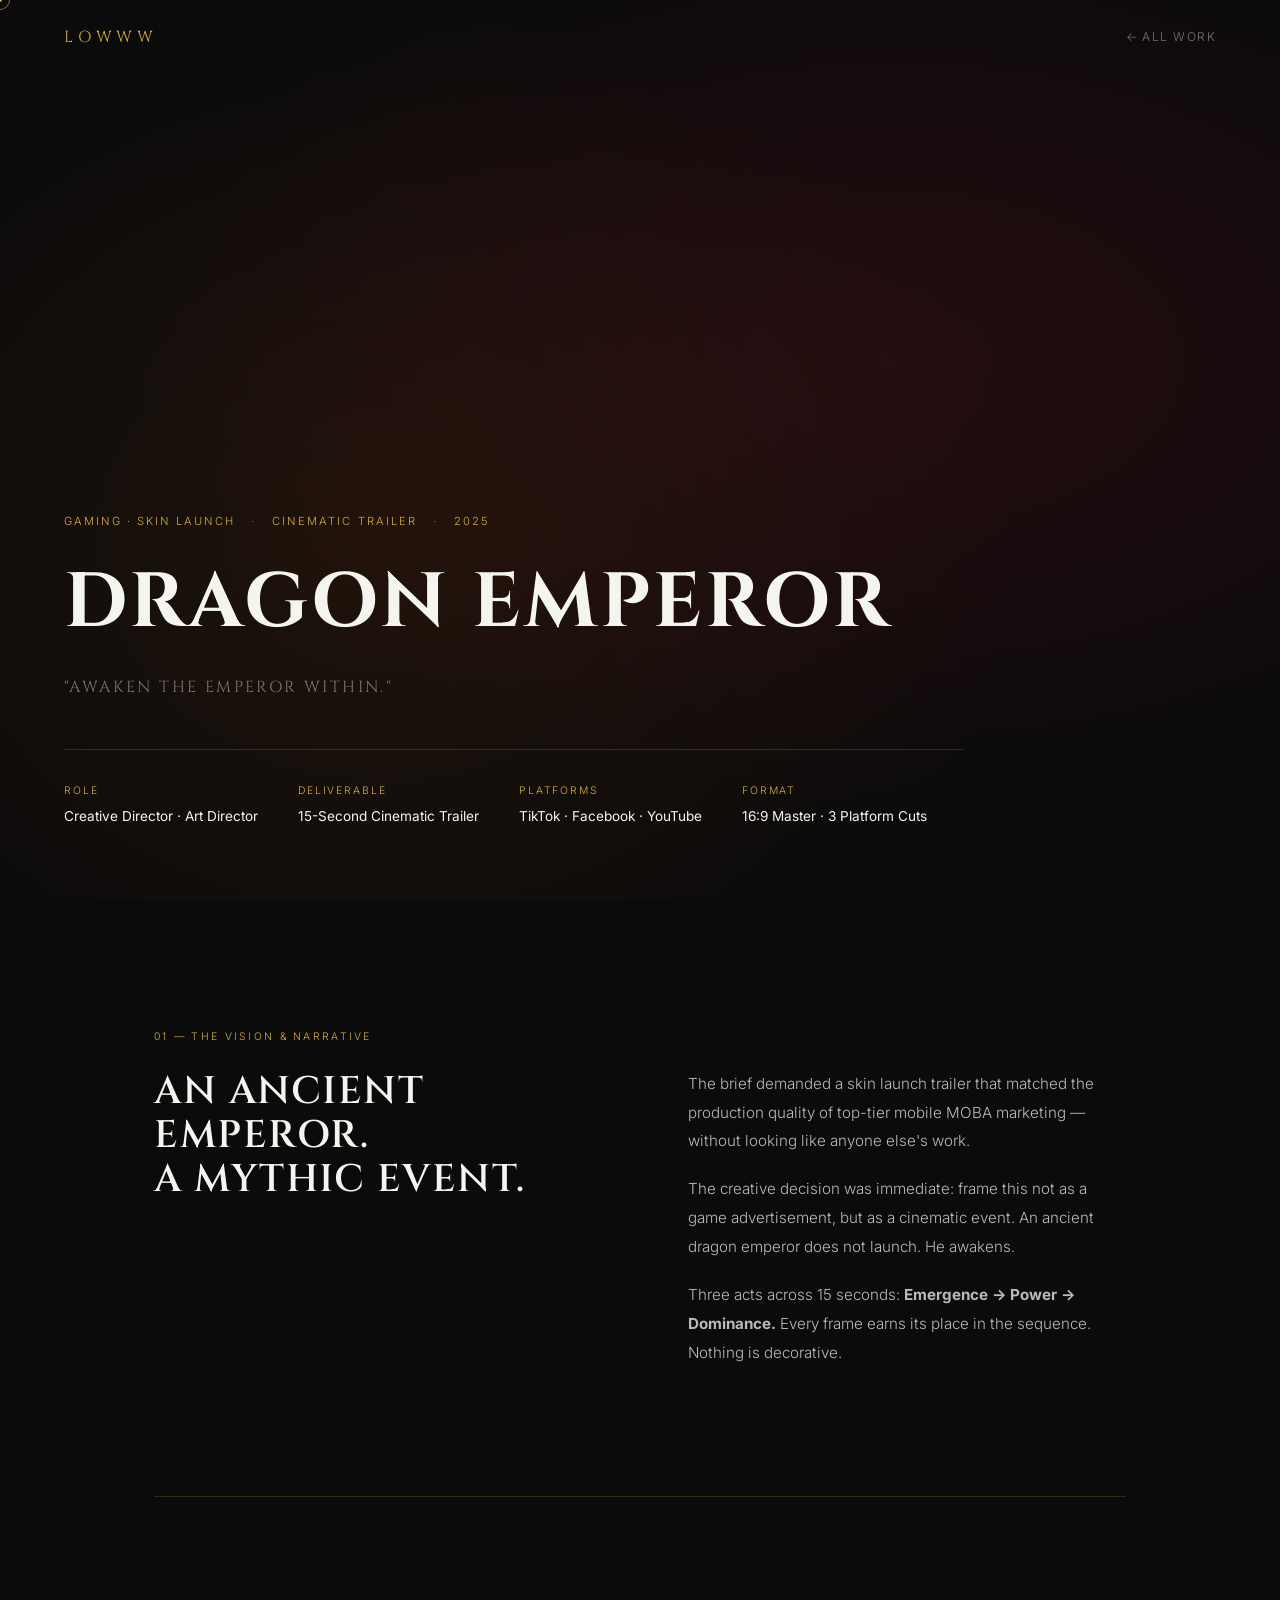
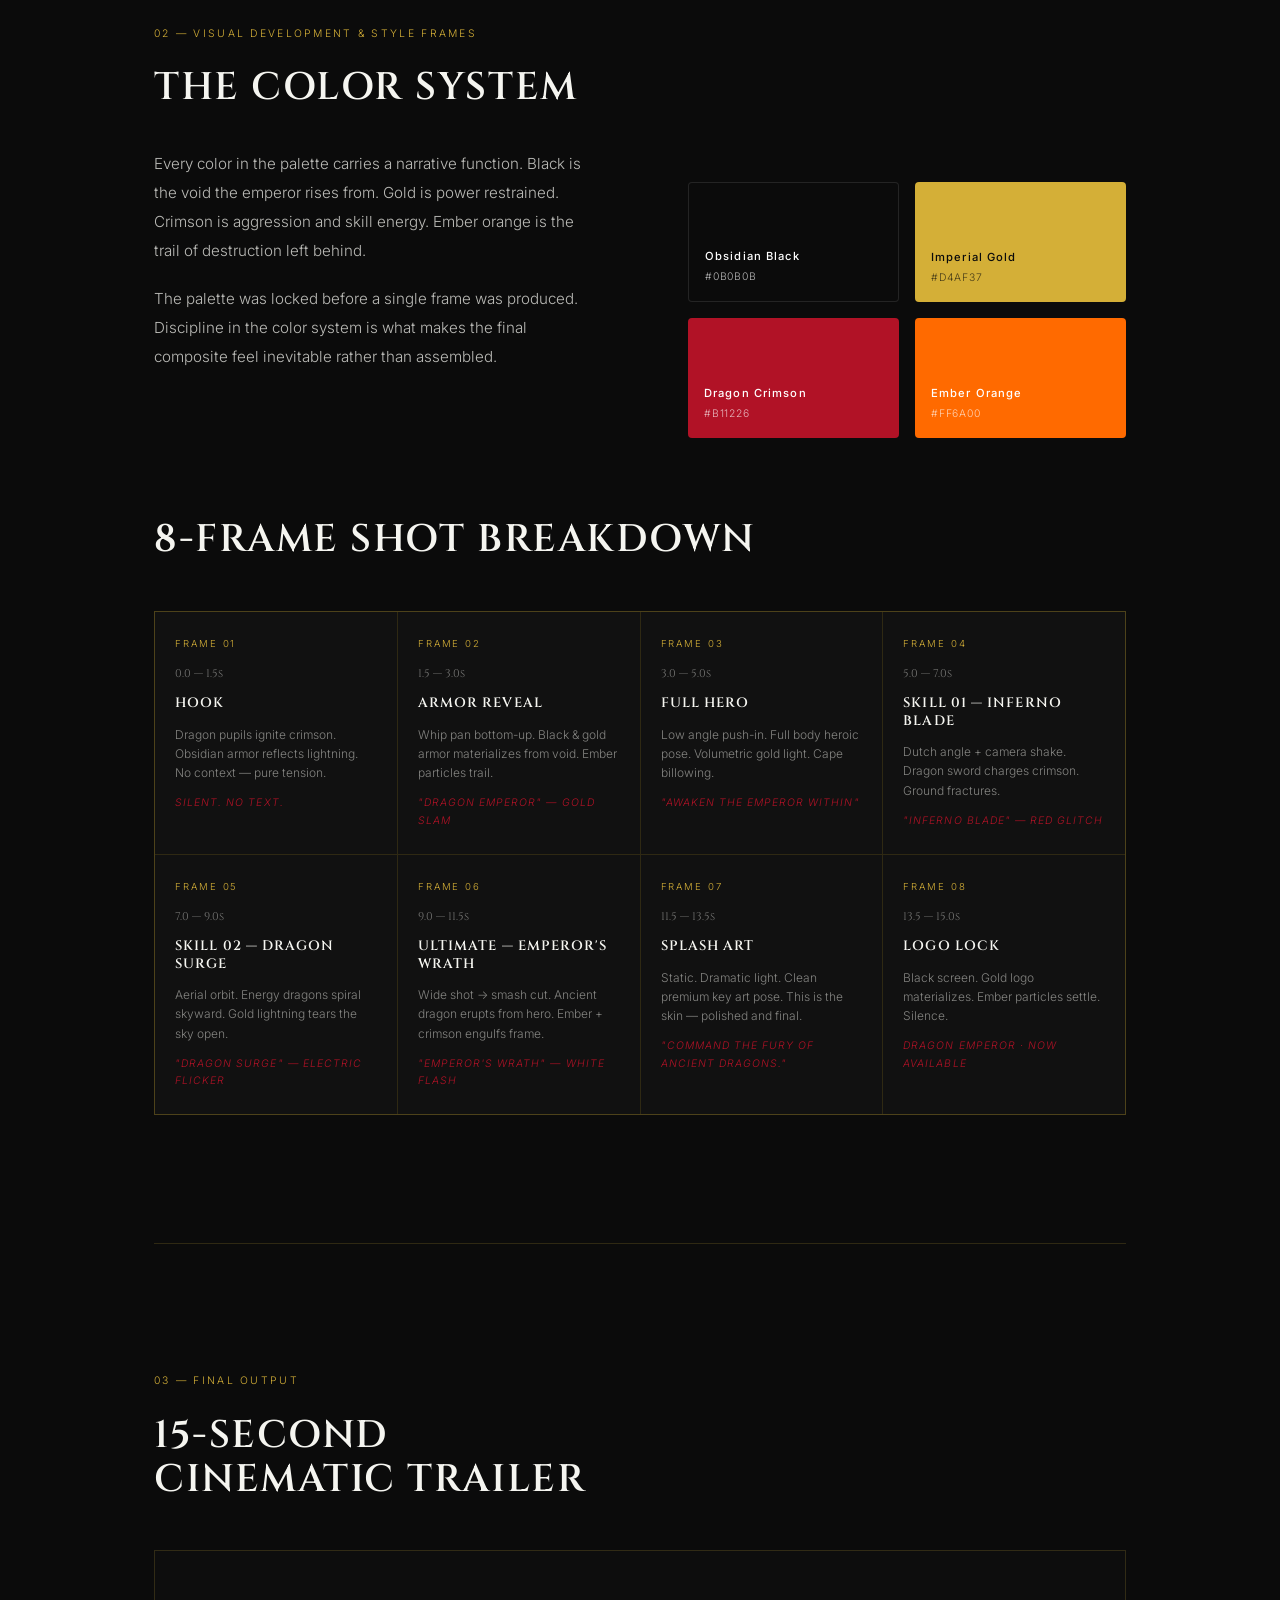
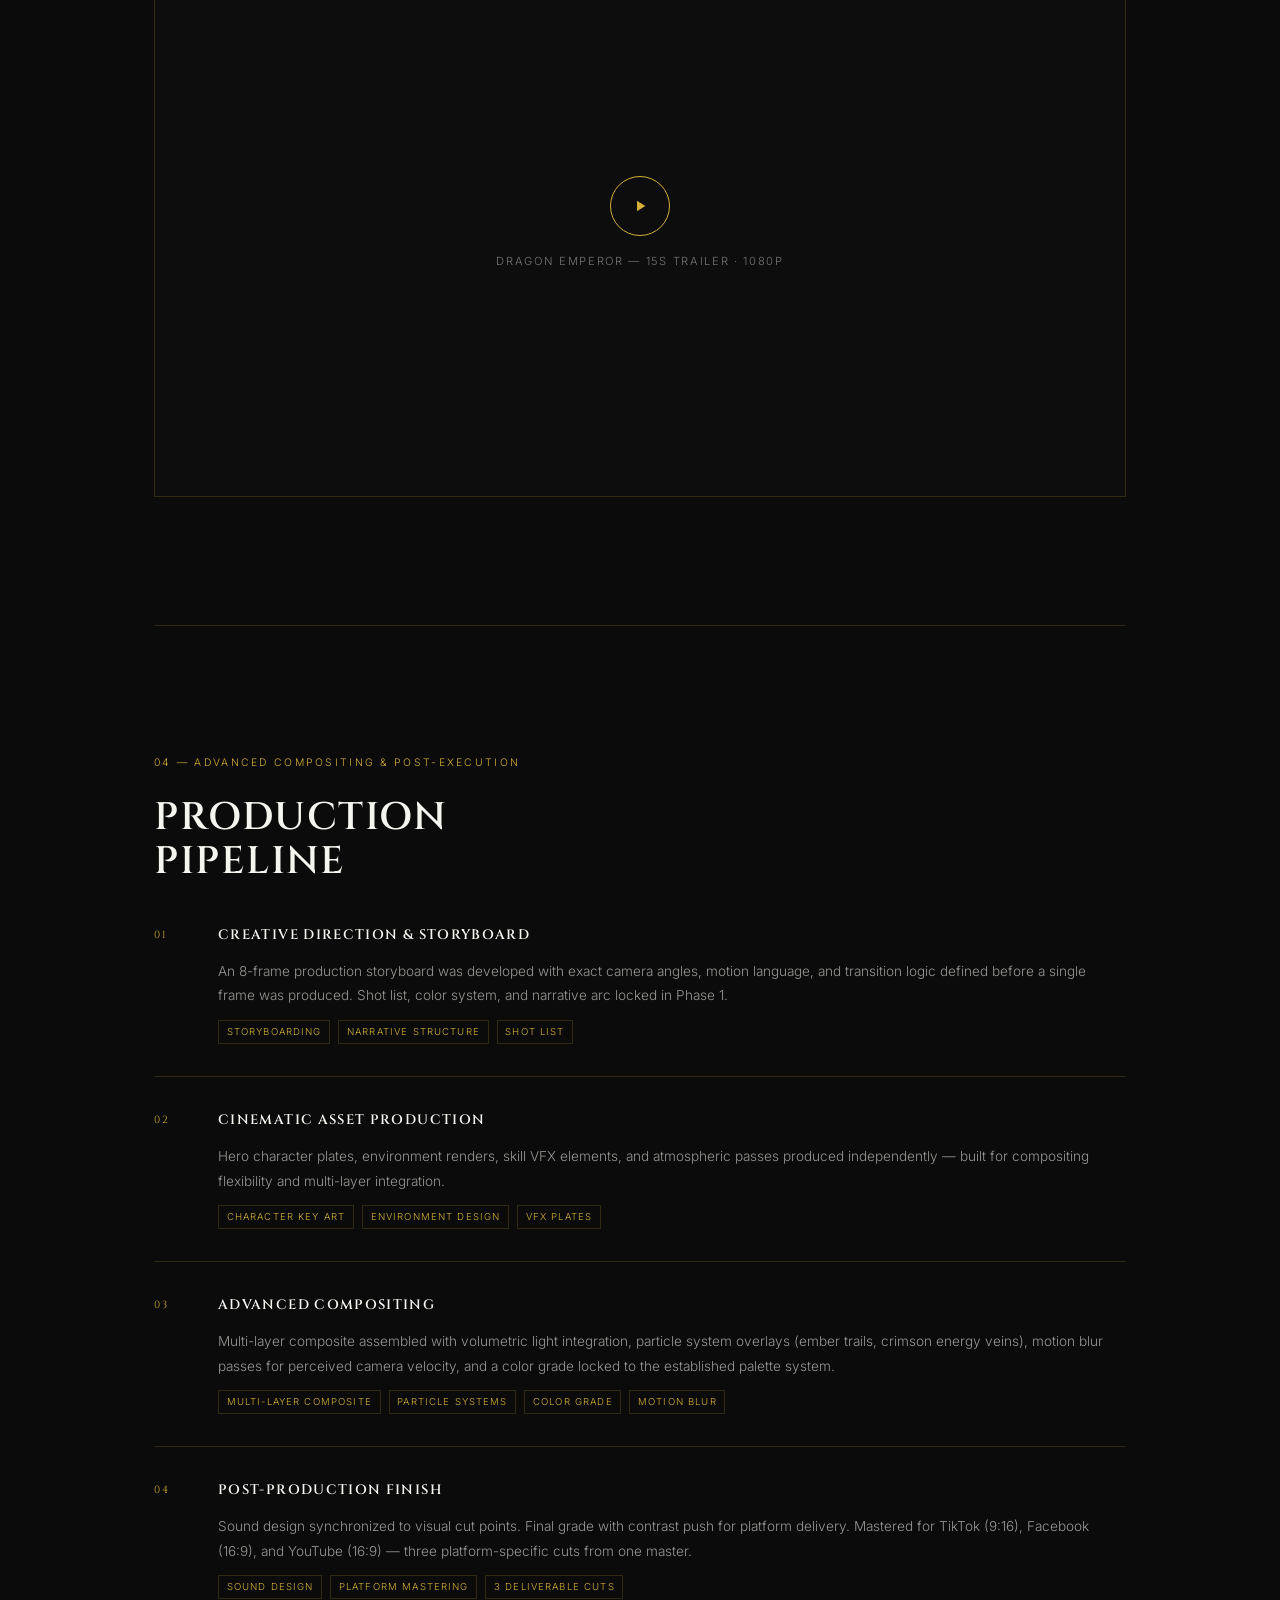
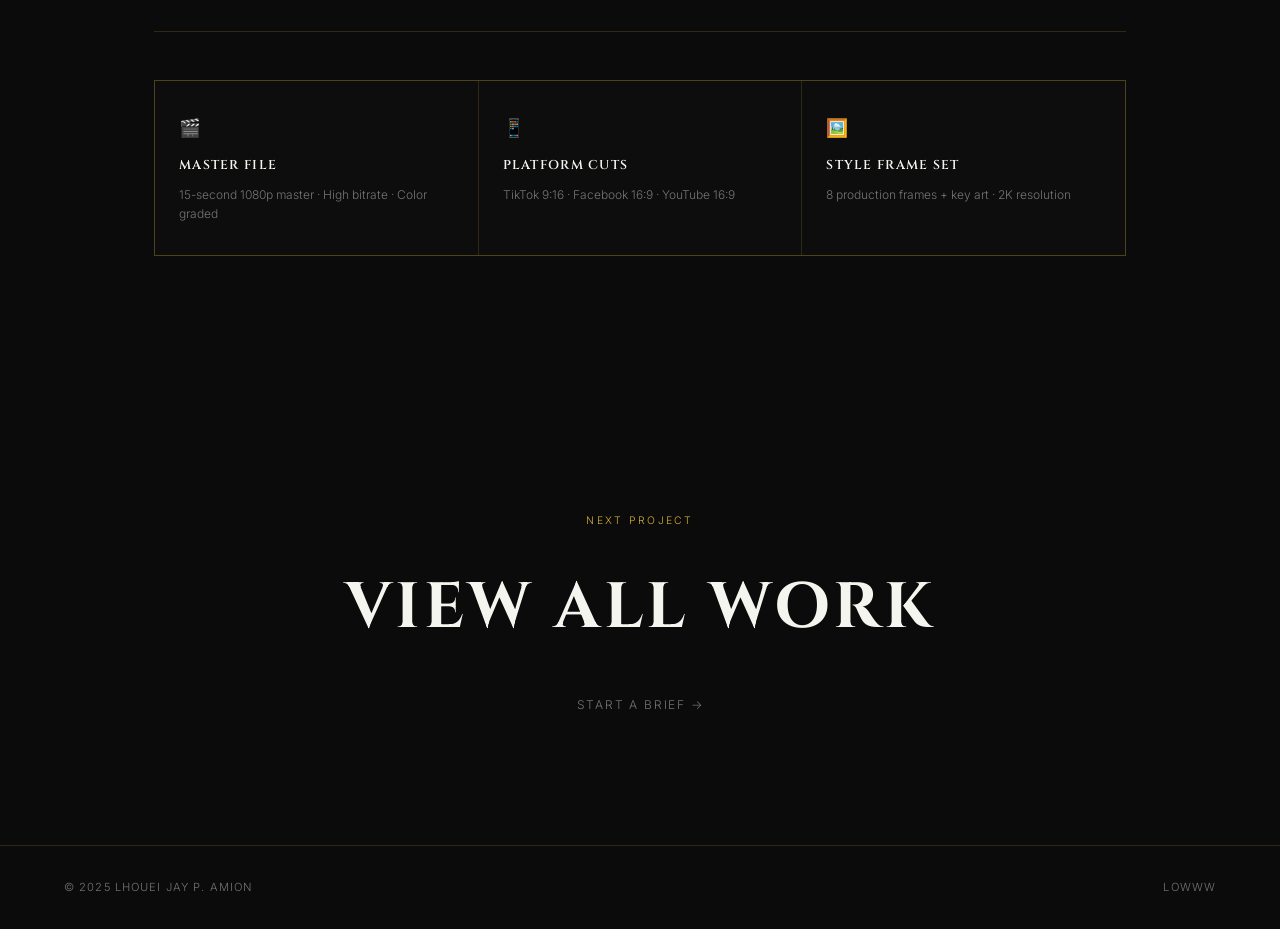
==== dragon-emperor.html @ d2486ad7 "Add files via upload" ====
<!DOCTYPE html>
<html lang="en">
<head>
  <meta charset="UTF-8" />
  <meta name="viewport" content="width=device-width, initial-scale=1.0" />
  <title>Dragon Emperor — Case Study · LOWWW</title>
  <meta name="description" content="Dragon Emperor Mythic Skin Launch — A 15-second cinematic trailer. Creative Direction, Cinematic Asset Production, Post-Production VFX." />
  <link rel="preconnect" href="https://fonts.googleapis.com" />
  <link rel="preconnect" href="https://fonts.gstatic.com" crossorigin />
  <link href="https://fonts.googleapis.com/css2?family=Cinzel:wght@400;600;700;900&family=Inter:wght@300;400;500&display=swap" rel="stylesheet" />
  <!-- Drop in your existing CSS first, then this page's styles -->
  <link rel="stylesheet" href="motion-interactions.css" />
  <style>
    /* ── TOKENS ─────────────────────────────── */
    :root {
      --black:   #0B0B0B;
      --gold:    #D4AF37;
      --crimson: #B11226;
      --ember:   #FF6A00;
      --white:   #F5F5F0;
      --muted:   rgba(245,245,240,0.45);
      --border:  rgba(212,175,55,0.18);
      --font-display: 'Cinzel', serif;
      --font-body:    'Inter', sans-serif;
    }

    /* ── RESET ──────────────────────────────── */
    *, *::before, *::after { box-sizing: border-box; margin: 0; padding: 0; }
    html { scroll-behavior: smooth; }
    body {
      background: var(--black);
      color: var(--white);
      font-family: var(--font-body);
      font-weight: 300;
      line-height: 1.7;
      overflow-x: hidden;
    }
    img, video { max-width: 100%; display: block; }
    a { color: inherit; text-decoration: none; }

    /* ── NAV ────────────────────────────────── */
    nav {
      position: fixed; top: 0; left: 0; right: 0; z-index: 100;
      display: flex; justify-content: space-between; align-items: center;
      padding: 1.5rem 5vw;
    }
    .nav-logo {
      font-family: var(--font-display);
      font-size: 1rem;
      letter-spacing: 0.3em;
      text-transform: uppercase;
      color: var(--gold);
    }
    .nav-back {
      font-size: 0.75rem;
      letter-spacing: 0.12em;
      text-transform: uppercase;
      color: var(--muted);
      transition: color 0.3s;
    }
    .nav-back:hover { color: var(--white); }

    /* ── HERO ───────────────────────────────── */
    .case-hero {
      min-height: 100vh;
      display: flex; flex-direction: column; justify-content: flex-end;
      padding: 0 5vw 8vh;
      position: relative;
      overflow: hidden;
    }

    .case-hero-bg {
      position: absolute; inset: 0;
      background:
        radial-gradient(ellipse 60% 50% at 70% 40%, rgba(177,18,38,0.15), transparent),
        radial-gradient(ellipse 50% 60% at 30% 60%, rgba(255,106,0,0.08), transparent),
        linear-gradient(180deg, rgba(11,11,11,0) 40%, rgba(11,11,11,1) 100%);
      z-index: 0;
    }

    /* Hero video/image placeholder */
    .case-hero-media {
      position: absolute; inset: 0; z-index: -1;
      object-fit: cover; width: 100%; height: 100%;
      opacity: 0.35;
      /* Replace src with your actual trailer video or key art */
    }

    .case-hero-content {
      position: relative; z-index: 1;
      max-width: 900px;
    }

    .case-eyebrow {
      display: flex; align-items: center; gap: 1rem;
      margin-bottom: 2rem;
      font-size: 0.7rem;
      letter-spacing: 0.18em;
      text-transform: uppercase;
      color: var(--gold);
    }
    .case-eyebrow span { color: var(--muted); }

    .case-hero h1 {
      font-family: var(--font-display);
      font-size: clamp(2.8rem, 6vw, 5.5rem);
      font-weight: 700;
      line-height: 1.05;
      letter-spacing: 0.04em;
      text-transform: uppercase;
      margin-bottom: 0.4em;
    }

    .case-hero h1 em {
      font-style: normal;
      color: var(--gold);
    }

    .case-tagline {
      font-family: var(--font-display);
      font-size: clamp(0.85rem, 1.5vw, 1rem);
      font-weight: 400;
      letter-spacing: 0.15em;
      text-transform: uppercase;
      color: var(--muted);
      margin-bottom: 3rem;
    }

    .case-meta {
      display: flex; flex-wrap: wrap; gap: 2.5rem;
      border-top: 1px solid var(--border);
      padding-top: 2rem;
    }
    .case-meta-item { display: flex; flex-direction: column; gap: 0.3em; }
    .case-meta-label {
      font-size: 0.65rem;
      letter-spacing: 0.18em;
      text-transform: uppercase;
      color: var(--gold);
    }
    .case-meta-value {
      font-size: 0.85rem;
      color: var(--white);
      font-weight: 400;
    }

    /* ── CONTENT WRAPPER ─────────────────────── */
    .case-content {
      max-width: 1100px;
      margin: 0 auto;
      padding: 0 5vw;
    }

    /* ── SECTION BASE ────────────────────────── */
    .case-section {
      padding: 8rem 0;
      border-bottom: 1px solid var(--border);
    }
    .case-section:last-child { border-bottom: none; }

    .section-label {
      font-size: 0.65rem;
      letter-spacing: 0.22em;
      text-transform: uppercase;
      color: var(--gold);
      margin-bottom: 1.5rem;
    }

    .section-headline {
      font-family: var(--font-display);
      font-size: clamp(1.6rem, 3vw, 2.5rem);
      font-weight: 600;
      letter-spacing: 0.04em;
      text-transform: uppercase;
      line-height: 1.15;
      margin-bottom: 2.5rem;
    }

    .section-body {
      font-size: 0.95rem;
      color: rgba(245,245,240,0.75);
      max-width: 640px;
      line-height: 1.9;
    }

    .section-body p + p { margin-top: 1.25em; }

    /* ── TWO COLUMN ──────────────────────────── */
    .two-col {
      display: grid;
      grid-template-columns: 1fr 1fr;
      gap: 6rem;
      align-items: start;
    }
    @media (max-width: 768px) { .two-col { grid-template-columns: 1fr; gap: 3rem; } }

    /* ── COLOR PALETTE ───────────────────────── */
    .palette-grid {
      display: grid;
      grid-template-columns: repeat(2, 1fr);
      gap: 1rem;
      margin-top: 2rem;
    }

    .swatch {
      display: flex; align-items: flex-end;
      height: 120px;
      padding: 1rem;
      border-radius: 4px;
      position: relative;
      overflow: hidden;
    }

    .swatch-label {
      font-size: 0.7rem;
      letter-spacing: 0.1em;
      font-weight: 500;
    }

    .swatch-name {
      font-size: 0.65rem;
      letter-spacing: 0.08em;
      opacity: 0.7;
      margin-top: 0.2em;
    }

    .swatch-info { display: flex; flex-direction: column; }

    .s-black  { background: #0B0B0B; border: 1px solid rgba(255,255,255,0.1); color: #fff; }
    .s-gold   { background: #D4AF37; color: #0B0B0B; }
    .s-crim   { background: #B11226; color: #fff; }
    .s-ember  { background: #FF6A00; color: #fff; }

    /* ── STORYBOARD GRID ─────────────────────── */
    .storyboard-grid {
      display: grid;
      grid-template-columns: repeat(4, 1fr);
      gap: 1px;
      background: var(--border);
      margin-top: 3rem;
      border: 1px solid var(--border);
    }
    @media (max-width: 900px) { .storyboard-grid { grid-template-columns: repeat(2, 1fr); } }
    @media (max-width: 480px) { .storyboard-grid { grid-template-columns: 1fr; } }

    .frame-card {
      background: #111;
      padding: 1.5rem 1.25rem;
      display: flex; flex-direction: column; gap: 0.75rem;
      transition: background 0.3s;
    }
    .frame-card:hover { background: #161616; }

    .frame-number {
      font-size: 0.6rem;
      letter-spacing: 0.2em;
      text-transform: uppercase;
      color: var(--gold);
    }

    .frame-time {
      font-family: var(--font-display);
      font-size: 0.7rem;
      color: var(--muted);
    }

    .frame-title {
      font-family: var(--font-display);
      font-size: 0.85rem;
      font-weight: 600;
      letter-spacing: 0.08em;
      text-transform: uppercase;
      line-height: 1.3;
    }

    .frame-desc {
      font-size: 0.75rem;
      color: rgba(245,245,240,0.5);
      line-height: 1.6;
    }

    .frame-text-overlay {
      font-size: 0.65rem;
      letter-spacing: 0.1em;
      text-transform: uppercase;
      color: var(--crimson);
      font-style: italic;
    }

    /* ── PIPELINE STEPS ──────────────────────── */
    .pipeline {
      display: flex; flex-direction: column;
      gap: 0;
      margin-top: 2.5rem;
      counter-reset: pipeline;
    }

    .pipeline-step {
      display: grid;
      grid-template-columns: 2.5rem 1fr;
      gap: 1.5rem;
      padding: 2rem 0;
      border-bottom: 1px solid var(--border);
      counter-increment: pipeline;
    }
    .pipeline-step:first-child { padding-top: 0; }

    .pipeline-num {
      font-family: var(--font-display);
      font-size: 0.65rem;
      letter-spacing: 0.15em;
      color: var(--gold);
      padding-top: 0.2rem;
    }

    .pipeline-step h4 {
      font-family: var(--font-display);
      font-size: 0.85rem;
      letter-spacing: 0.1em;
      text-transform: uppercase;
      font-weight: 600;
      margin-bottom: 0.75rem;
    }

    .pipeline-step p {
      font-size: 0.85rem;
      color: rgba(245,245,240,0.6);
      line-height: 1.8;
    }

    .pipeline-tags {
      display: flex; flex-wrap: wrap; gap: 0.5rem;
      margin-top: 0.75rem;
    }

    .tag {
      font-size: 0.6rem;
      letter-spacing: 0.12em;
      text-transform: uppercase;
      padding: 0.3em 0.8em;
      border: 1px solid var(--border);
      color: var(--gold);
    }

    /* ── VIDEO EMBED ─────────────────────────── */
    .video-wrapper {
      position: relative;
      width: 100%;
      aspect-ratio: 16/9;
      background: #0d0d0d;
      border: 1px solid var(--border);
      overflow: hidden;
      margin-top: 3rem;
    }

    .video-wrapper video {
      width: 100%; height: 100%;
      object-fit: cover;
    }

    .video-placeholder {
      position: absolute; inset: 0;
      display: flex; flex-direction: column;
      align-items: center; justify-content: center;
      gap: 1rem;
    }

    .play-icon {
      width: 60px; height: 60px;
      border: 1px solid var(--gold);
      border-radius: 50%;
      display: flex; align-items: center; justify-content: center;
      cursor: pointer;
      transition: background 0.3s, transform 0.3s;
    }

    .play-icon:hover {
      background: var(--gold);
      transform: scale(1.08);
    }

    .play-icon svg { fill: var(--gold); width: 18px; }
    .play-icon:hover svg { fill: var(--black); }

    .video-label {
      font-size: 0.7rem;
      letter-spacing: 0.15em;
      text-transform: uppercase;
      color: var(--muted);
    }

    /* ── DELIVERABLES ────────────────────────── */
    .deliverables {
      display: grid;
      grid-template-columns: repeat(3, 1fr);
      gap: 1px;
      background: var(--border);
      border: 1px solid var(--border);
      margin-top: 3rem;
    }
    @media (max-width: 640px) { .deliverables { grid-template-columns: 1fr; } }

    .deliverable-item {
      background: #0d0d0d;
      padding: 2rem 1.5rem;
      display: flex; flex-direction: column; gap: 0.5rem;
    }

    .del-icon {
      font-size: 1.1rem;
      margin-bottom: 0.25rem;
    }

    .del-title {
      font-family: var(--font-display);
      font-size: 0.8rem;
      letter-spacing: 0.1em;
      text-transform: uppercase;
      font-weight: 600;
    }

    .del-desc {
      font-size: 0.75rem;
      color: var(--muted);
      line-height: 1.6;
    }

    /* ── NEXT PROJECT ────────────────────────── */
    .next-project {
      padding: 8rem 5vw;
      text-align: center;
      position: relative;
    }

    .next-label {
      font-size: 0.65rem;
      letter-spacing: 0.22em;
      text-transform: uppercase;
      color: var(--gold);
      margin-bottom: 1.5rem;
    }

    .next-title {
      font-family: var(--font-display);
      font-size: clamp(2rem, 5vw, 4rem);
      font-weight: 700;
      letter-spacing: 0.06em;
      text-transform: uppercase;
      transition: color 0.3s;
    }

    .next-title:hover { color: var(--gold); }

    .next-arrow {
      display: inline-block;
      margin-top: 2rem;
      font-size: 0.75rem;
      letter-spacing: 0.15em;
      text-transform: uppercase;
      color: var(--muted);
    }

    /* ── FOOTER ──────────────────────────────── */
    footer {
      padding: 2rem 5vw;
      border-top: 1px solid var(--border);
      display: flex; justify-content: space-between; align-items: center;
      font-size: 0.7rem;
      letter-spacing: 0.1em;
      text-transform: uppercase;
      color: var(--muted);
    }

    footer a:hover { color: var(--white); }
  </style>
</head>
<body>

  <!-- NAV -->
  <nav>
    <a href="index.html" class="nav-logo" data-logo>LOWWW</a>
    <a href="index.html#work" class="nav-back">← All Work</a>
  </nav>

  <!-- HERO -->
  <section class="case-hero">
    <div class="case-hero-bg"></div>

    <!--
      REPLACE THIS with your actual trailer video:
      <video class="case-hero-media" autoplay muted loop playsinline>
        <source src="your-trailer.mp4" type="video/mp4">
      </video>
    -->

    <div class="case-hero-content">
      <div class="case-eyebrow" data-reveal>
        GAMING · SKIN LAUNCH
        <span>·</span>
        CINEMATIC TRAILER
        <span>·</span>
        2025
      </div>

      <h1>DRAGON<br><em>EMPEROR</em></h1>
      <p class="case-tagline">"Awaken the Emperor Within."</p>

      <div class="case-meta">
        <div class="case-meta-item">
          <span class="case-meta-label">Role</span>
          <span class="case-meta-value">Creative Director · Art Director</span>
        </div>
        <div class="case-meta-item">
          <span class="case-meta-label">Deliverable</span>
          <span class="case-meta-value">15-Second Cinematic Trailer</span>
        </div>
        <div class="case-meta-item">
          <span class="case-meta-label">Platforms</span>
          <span class="case-meta-value">TikTok · Facebook · YouTube</span>
        </div>
        <div class="case-meta-item">
          <span class="case-meta-label">Format</span>
          <span class="case-meta-value">16:9 Master · 3 Platform Cuts</span>
        </div>
      </div>
    </div>
  </section>

  <!-- CONTENT -->
  <div class="case-content">

    <!-- SECTION 1: THE VISION & NARRATIVE -->
    <section class="case-section" data-reveal>
      <p class="section-label">01 — The Vision & Narrative</p>
      <div class="two-col">
        <div>
          <h2 class="section-headline">An Ancient Emperor.<br>A Mythic Event.</h2>
        </div>
        <div class="section-body">
          <p>The brief demanded a skin launch trailer that matched the production quality of top-tier mobile MOBA marketing — without looking like anyone else's work.</p>
          <p>The creative decision was immediate: frame this not as a game advertisement, but as a cinematic event. An ancient dragon emperor does not launch. He awakens.</p>
          <p>Three acts across 15 seconds: <strong>Emergence → Power → Dominance.</strong> Every frame earns its place in the sequence. Nothing is decorative.</p>
        </div>
      </div>
    </section>

    <!-- SECTION 2: VISUAL DEVELOPMENT -->
    <section class="case-section" data-reveal>
      <p class="section-label">02 — Visual Development & Style Frames</p>
      <h2 class="section-headline">The Color System</h2>

      <div class="two-col">
        <div class="section-body">
          <p>Every color in the palette carries a narrative function. Black is the void the emperor rises from. Gold is power restrained. Crimson is aggression and skill energy. Ember orange is the trail of destruction left behind.</p>
          <p>The palette was locked before a single frame was produced. Discipline in the color system is what makes the final composite feel inevitable rather than assembled.</p>
        </div>

        <div class="palette-grid">
          <div class="swatch s-black">
            <div class="swatch-info">
              <span class="swatch-label">Obsidian Black</span>
              <span class="swatch-name">#0B0B0B</span>
            </div>
          </div>
          <div class="swatch s-gold">
            <div class="swatch-info">
              <span class="swatch-label">Imperial Gold</span>
              <span class="swatch-name">#D4AF37</span>
            </div>
          </div>
          <div class="swatch s-crim">
            <div class="swatch-info">
              <span class="swatch-label">Dragon Crimson</span>
              <span class="swatch-name">#B11226</span>
            </div>
          </div>
          <div class="swatch s-ember">
            <div class="swatch-info">
              <span class="swatch-label">Ember Orange</span>
              <span class="swatch-name">#FF6A00</span>
            </div>
          </div>
        </div>
      </div>

      <!-- Storyboard -->
      <h3 class="section-headline" style="margin-top:5rem">8-Frame Shot Breakdown</h3>

      <div class="storyboard-grid" data-reveal>
        <!-- Frame 1 -->
        <div class="frame-card">
          <span class="frame-number">Frame 01</span>
          <span class="frame-time">0.0 — 1.5s</span>
          <span class="frame-title">Hook</span>
          <p class="frame-desc">Dragon pupils ignite crimson. Obsidian armor reflects lightning. No context — pure tension.</p>
          <span class="frame-text-overlay">Silent. No text.</span>
        </div>
        <!-- Frame 2 -->
        <div class="frame-card">
          <span class="frame-number">Frame 02</span>
          <span class="frame-time">1.5 — 3.0s</span>
          <span class="frame-title">Armor Reveal</span>
          <p class="frame-desc">Whip pan bottom-up. Black & gold armor materializes from void. Ember particles trail.</p>
          <span class="frame-text-overlay">"Dragon Emperor" — gold slam</span>
        </div>
        <!-- Frame 3 -->
        <div class="frame-card">
          <span class="frame-number">Frame 03</span>
          <span class="frame-time">3.0 — 5.0s</span>
          <span class="frame-title">Full Hero</span>
          <p class="frame-desc">Low angle push-in. Full body heroic pose. Volumetric gold light. Cape billowing.</p>
          <span class="frame-text-overlay">"Awaken the Emperor Within"</span>
        </div>
        <!-- Frame 4 -->
        <div class="frame-card">
          <span class="frame-number">Frame 04</span>
          <span class="frame-time">5.0 — 7.0s</span>
          <span class="frame-title">Skill 01 — Inferno Blade</span>
          <p class="frame-desc">Dutch angle + camera shake. Dragon sword charges crimson. Ground fractures.</p>
          <span class="frame-text-overlay">"Inferno Blade" — red glitch</span>
        </div>
        <!-- Frame 5 -->
        <div class="frame-card">
          <span class="frame-number">Frame 05</span>
          <span class="frame-time">7.0 — 9.0s</span>
          <span class="frame-title">Skill 02 — Dragon Surge</span>
          <p class="frame-desc">Aerial orbit. Energy dragons spiral skyward. Gold lightning tears the sky open.</p>
          <span class="frame-text-overlay">"Dragon Surge" — electric flicker</span>
        </div>
        <!-- Frame 6 -->
        <div class="frame-card">
          <span class="frame-number">Frame 06</span>
          <span class="frame-time">9.0 — 11.5s</span>
          <span class="frame-title">Ultimate — Emperor's Wrath</span>
          <p class="frame-desc">Wide shot → smash cut. Ancient dragon erupts from hero. Ember + crimson engulfs frame.</p>
          <span class="frame-text-overlay">"Emperor's Wrath" — white flash</span>
        </div>
        <!-- Frame 7 -->
        <div class="frame-card">
          <span class="frame-number">Frame 07</span>
          <span class="frame-time">11.5 — 13.5s</span>
          <span class="frame-title">Splash Art</span>
          <p class="frame-desc">Static. Dramatic light. Clean premium key art pose. This is the skin — polished and final.</p>
          <span class="frame-text-overlay">"Command the fury of ancient dragons."</span>
        </div>
        <!-- Frame 8 -->
        <div class="frame-card">
          <span class="frame-number">Frame 08</span>
          <span class="frame-time">13.5 — 15.0s</span>
          <span class="frame-title">Logo Lock</span>
          <p class="frame-desc">Black screen. Gold logo materializes. Ember particles settle. Silence.</p>
          <span class="frame-text-overlay">DRAGON EMPEROR · NOW AVAILABLE</span>
        </div>
      </div>
    </section>

    <!-- SECTION 3: FINAL VIDEO -->
    <section class="case-section" data-reveal>
      <p class="section-label">03 — Final Output</p>
      <h2 class="section-headline">15-Second<br>Cinematic Trailer</h2>

      <div class="video-wrapper">
        <!--
          REPLACE src with your actual Higgsfield-generated video URL.
          Example:
          <video autoplay muted loop playsinline>
            <source src="https://d8j0ntlcm91z4.cloudfront.net/.../your-video.mp4" type="video/mp4">
          </video>
        -->
        <div class="video-placeholder">
          <div class="play-icon">
            <svg viewBox="0 0 24 24"><path d="M8 5v14l11-7z"/></svg>
          </div>
          <span class="video-label">Dragon Emperor — 15s Trailer · 1080p</span>
        </div>
      </div>
    </section>

    <!-- SECTION 4: POST-PRODUCTION PIPELINE -->
    <section class="case-section" data-reveal>
      <p class="section-label">04 — Advanced Compositing & Post-Execution</p>
      <h2 class="section-headline">Production<br>Pipeline</h2>

      <div class="pipeline">
        <div class="pipeline-step">
          <span class="pipeline-num">01</span>
          <div>
            <h4>Creative Direction & Storyboard</h4>
            <p>An 8-frame production storyboard was developed with exact camera angles, motion language, and transition logic defined before a single frame was produced. Shot list, color system, and narrative arc locked in Phase 1.</p>
            <div class="pipeline-tags">
              <span class="tag">Storyboarding</span>
              <span class="tag">Narrative Structure</span>
              <span class="tag">Shot List</span>
            </div>
          </div>
        </div>

        <div class="pipeline-step">
          <span class="pipeline-num">02</span>
          <div>
            <h4>Cinematic Asset Production</h4>
            <p>Hero character plates, environment renders, skill VFX elements, and atmospheric passes produced independently — built for compositing flexibility and multi-layer integration.</p>
            <div class="pipeline-tags">
              <span class="tag">Character Key Art</span>
              <span class="tag">Environment Design</span>
              <span class="tag">VFX Plates</span>
            </div>
          </div>
        </div>

        <div class="pipeline-step">
          <span class="pipeline-num">03</span>
          <div>
            <h4>Advanced Compositing</h4>
            <p>Multi-layer composite assembled with volumetric light integration, particle system overlays (ember trails, crimson energy veins), motion blur passes for perceived camera velocity, and a color grade locked to the established palette system.</p>
            <div class="pipeline-tags">
              <span class="tag">Multi-Layer Composite</span>
              <span class="tag">Particle Systems</span>
              <span class="tag">Color Grade</span>
              <span class="tag">Motion Blur</span>
            </div>
          </div>
        </div>

        <div class="pipeline-step">
          <span class="pipeline-num">04</span>
          <div>
            <h4>Post-Production Finish</h4>
            <p>Sound design synchronized to visual cut points. Final grade with contrast push for platform delivery. Mastered for TikTok (9:16), Facebook (16:9), and YouTube (16:9) — three platform-specific cuts from one master.</p>
            <div class="pipeline-tags">
              <span class="tag">Sound Design</span>
              <span class="tag">Platform Mastering</span>
              <span class="tag">3 Deliverable Cuts</span>
            </div>
          </div>
        </div>
      </div>

      <!-- Deliverables -->
      <div class="deliverables" data-reveal>
        <div class="deliverable-item">
          <span class="del-icon">🎬</span>
          <span class="del-title">Master File</span>
          <span class="del-desc">15-second 1080p master · High bitrate · Color graded</span>
        </div>
        <div class="deliverable-item">
          <span class="del-icon">📱</span>
          <span class="del-title">Platform Cuts</span>
          <span class="del-desc">TikTok 9:16 · Facebook 16:9 · YouTube 16:9</span>
        </div>
        <div class="deliverable-item">
          <span class="del-icon">🖼️</span>
          <span class="del-title">Style Frame Set</span>
          <span class="del-desc">8 production frames + key art · 2K resolution</span>
        </div>
      </div>
    </section>

  </div><!-- /case-content -->

  <!-- NEXT PROJECT -->
  <div class="next-project" data-reveal>
    <p class="next-label">Next Project</p>
    <a href="index.html#work" class="next-title">View All Work</a>
    <div>
      <a href="index.html#contact" class="next-arrow">Start a Brief →</a>
    </div>
  </div>

  <!-- FOOTER -->
  <footer>
    <span>© 2025 Lhouei Jay P. Amion</span>
    <a href="index.html">LOWWW</a>
  </footer>

  <script src="motion-interactions.js" defer></script>
  <script>
    // Auto-fill video with your generated Higgsfield video
    // Replace the URL below with your actual video URL from Higgsfield
    const TRAILER_URL = ""; // e.g. "https://d8j0ntlcm91z4.cloudfront.net/.../your-video.mp4"

    if (TRAILER_URL) {
      const wrapper = document.querySelector('.video-wrapper');
      wrapper.innerHTML = `
        <video autoplay muted loop playsinline style="width:100%;height:100%;object-fit:cover;">
          <source src="${TRAILER_URL}" type="video/mp4">
        </video>
      `;
    }
  </script>
</body>
</html>
---- motion-interactions.css ----
/* ============================================
   LOWWW — Motion Interactions CSS
   Add <link rel="stylesheet" href="motion-interactions.css">
   inside your <head>.
   ============================================ */

/* ─── CURSOR ────────────────────────────────── */
*, *::before, *::after { cursor: none !important; }

#cursor-dot {
  position: fixed;
  top: -2px; left: -2px;
  width: 4px; height: 4px;
  background: #D4AF37;
  border-radius: 50%;
  pointer-events: none;
  z-index: 99999;
  transition: opacity 0.2s;
  will-change: transform;
}

#cursor-ring {
  position: fixed;
  top: -10px; left: -10px;
  width: 20px; height: 20px;
  border: 1px solid rgba(212, 175, 55, 0.6);
  border-radius: 50%;
  pointer-events: none;
  z-index: 99998;
  transition: width 0.3s ease, height 0.3s ease,
              top 0.3s ease, left 0.3s ease,
              border-color 0.3s ease;
  will-change: transform;
}

#cursor-ring.cursor-expand {
  width: 40px; height: 40px;
  top: -20px; left: -20px;
  border-color: rgba(212, 175, 55, 0.9);
}

/* ─── HERO TEXT REVEAL ──────────────────────── */
.word-wrap {
  display: inline-block;
  overflow: hidden;
  vertical-align: bottom;
  margin-right: 0.25em;
}

.word {
  display: inline-block;
  transform: translateY(110%);
  opacity: 0;
  transition: transform 0.7s cubic-bezier(0.16, 1, 0.3, 1),
              opacity 0.7s cubic-bezier(0.16, 1, 0.3, 1);
}

.word.word-visible {
  transform: translateY(0);
  opacity: 1;
}

/* ─── SCROLL REVEAL ─────────────────────────── */
[data-reveal] {
  opacity: 0;
  transform: translateY(24px);
  transition: opacity 0.7s cubic-bezier(0.16, 1, 0.3, 1),
              transform 0.7s cubic-bezier(0.16, 1, 0.3, 1);
}

[data-reveal].revealed {
  opacity: 1;
  transform: translateY(0);
}

[data-reveal-child] {
  opacity: 0;
  transform: translateY(20px);
  transition: opacity 0.6s cubic-bezier(0.16, 1, 0.3, 1),
              transform 0.6s cubic-bezier(0.16, 1, 0.3, 1);
}

[data-reveal-child].revealed {
  opacity: 1;
  transform: translateY(0);
}

/* ─── STICKY NAV ────────────────────────────── */
nav, header {
  transition: background 0.4s ease, backdrop-filter 0.4s ease,
              padding 0.4s ease;
}

nav.nav-scrolled, header.nav-scrolled {
  background: rgba(11, 11, 11, 0.85) !important;
  backdrop-filter: blur(12px);
  -webkit-backdrop-filter: blur(12px);
}

/* ─── PROJECT CARD GOLD BORDER ──────────────── */
.project-card, [data-card] {
  position: relative;
  transition: transform 0.3s cubic-bezier(0.16, 1, 0.3, 1);
}

.project-card::after, [data-card]::after {
  content: '';
  position: absolute;
  inset: 0;
  border-radius: inherit;
  border: 1px solid transparent;
  transition: border-color 0.35s ease;
  pointer-events: none;
}

.project-card.card-hover::after, [data-card].card-hover::after {
  border-color: rgba(212, 175, 55, 0.5);
}

.project-card.card-hover, [data-card].card-hover {
  transform: translateY(-4px);
}

/* ─── CTA BUTTON UPGRADE ────────────────────── */
a.btn-primary, button.btn-primary, .cta-btn {
  position: relative;
  display: inline-flex;
  align-items: center;
  gap: 0.5em;
  padding: 0.75em 1.75em;
  border: 1px solid #fff;
  color: #fff;
  background: transparent;
  font-size: 0.9rem;
  letter-spacing: 0.08em;
  text-transform: uppercase;
  text-decoration: none;
  overflow: hidden;
  transition: color 0.3s ease, border-color 0.3s ease;
}

a.btn-primary::before, button.btn-primary::before, .cta-btn::before {
  content: '';
  position: absolute;
  inset: 0;
  background: #D4AF37;
  transform: translateX(-101%);
  transition: transform 0.35s cubic-bezier(0.16, 1, 0.3, 1);
  z-index: 0;
}

a.btn-primary:hover::before,
button.btn-primary:hover::before,
.cta-btn:hover::before {
  transform: translateX(0);
}

a.btn-primary:hover, button.btn-primary:hover, .cta-btn:hover {
  color: #0B0B0B;
  border-color: #D4AF37;
}

a.btn-primary span, button.btn-primary span, .cta-btn span {
  position: relative;
  z-index: 1;
}

/* Arrow slide on hover */
.btn-arrow {
  display: inline-block;
  position: relative;
  z-index: 1;
  transition: transform 0.3s cubic-bezier(0.16, 1, 0.3, 1);
}
a.btn-primary:hover .btn-arrow,
button.btn-primary:hover .btn-arrow,
.cta-btn:hover .btn-arrow {
  transform: translateX(4px);
}

/* ─── PAGE TRANSITIONS ──────────────────────── */
body {
  transition: opacity 0.4s ease;
}

body.page-exit {
  opacity: 0;
}

body.page-enter {
  animation: pageEnter 0.5s cubic-bezier(0.16, 1, 0.3, 1) forwards;
}

@keyframes pageEnter {
  from { opacity: 0; transform: translateY(8px); }
  to   { opacity: 1; transform: translateY(0); }
}

/* ─── LOGO SHIMMER ──────────────────────────── */
.logo, [data-logo] {
  position: relative;
  display: inline-block;
  overflow: hidden;
}

.logo::after, [data-logo]::after {
  content: '';
  position: absolute;
  top: 0; left: -75%;
  width: 50%; height: 100%;
  background: linear-gradient(
    120deg,
    transparent 30%,
    rgba(212, 175, 55, 0.4) 50%,
    transparent 70%
  );
  transform: skewX(-20deg);
  transition: none;
  opacity: 0;
}

.logo:hover::after, [data-logo]:hover::after {
  animation: shimmer 0.6s ease forwards;
}

@keyframes shimmer {
  0%   { left: -75%; opacity: 1; }
  100% { left: 125%; opacity: 1; }
}

/* ─── AVAILABLE BADGE PULSE ─────────────────── */
.available-badge, [data-available] {
  display: inline-flex;
  align-items: center;
  gap: 0.5em;
  font-size: 0.75rem;
  letter-spacing: 0.1em;
  text-transform: uppercase;
  color: rgba(255,255,255,0.6);
}

.available-badge::before, [data-available]::before {
  content: '';
  width: 6px; height: 6px;
  background: #D4AF37;
  border-radius: 50%;
  animation: pulse 2s ease-in-out infinite;
}

@keyframes pulse {
  0%, 100% { opacity: 1; transform: scale(1); }
  50%       { opacity: 0.4; transform: scale(0.7); }
}

/* ─── MARQUEE SLOWDOWN ──────────────────────── */
.marquee-track:hover {
  animation-play-state: paused;
}

/* ─── REDUCED MOTION SUPPORT ────────────────── */
@media (prefers-reduced-motion: reduce) {
  *, *::before, *::after {
    animation-duration: 0.01ms !important;
    transition-duration: 0.01ms !important;
  }
  #cursor-dot, #cursor-ring { display: none; }
}
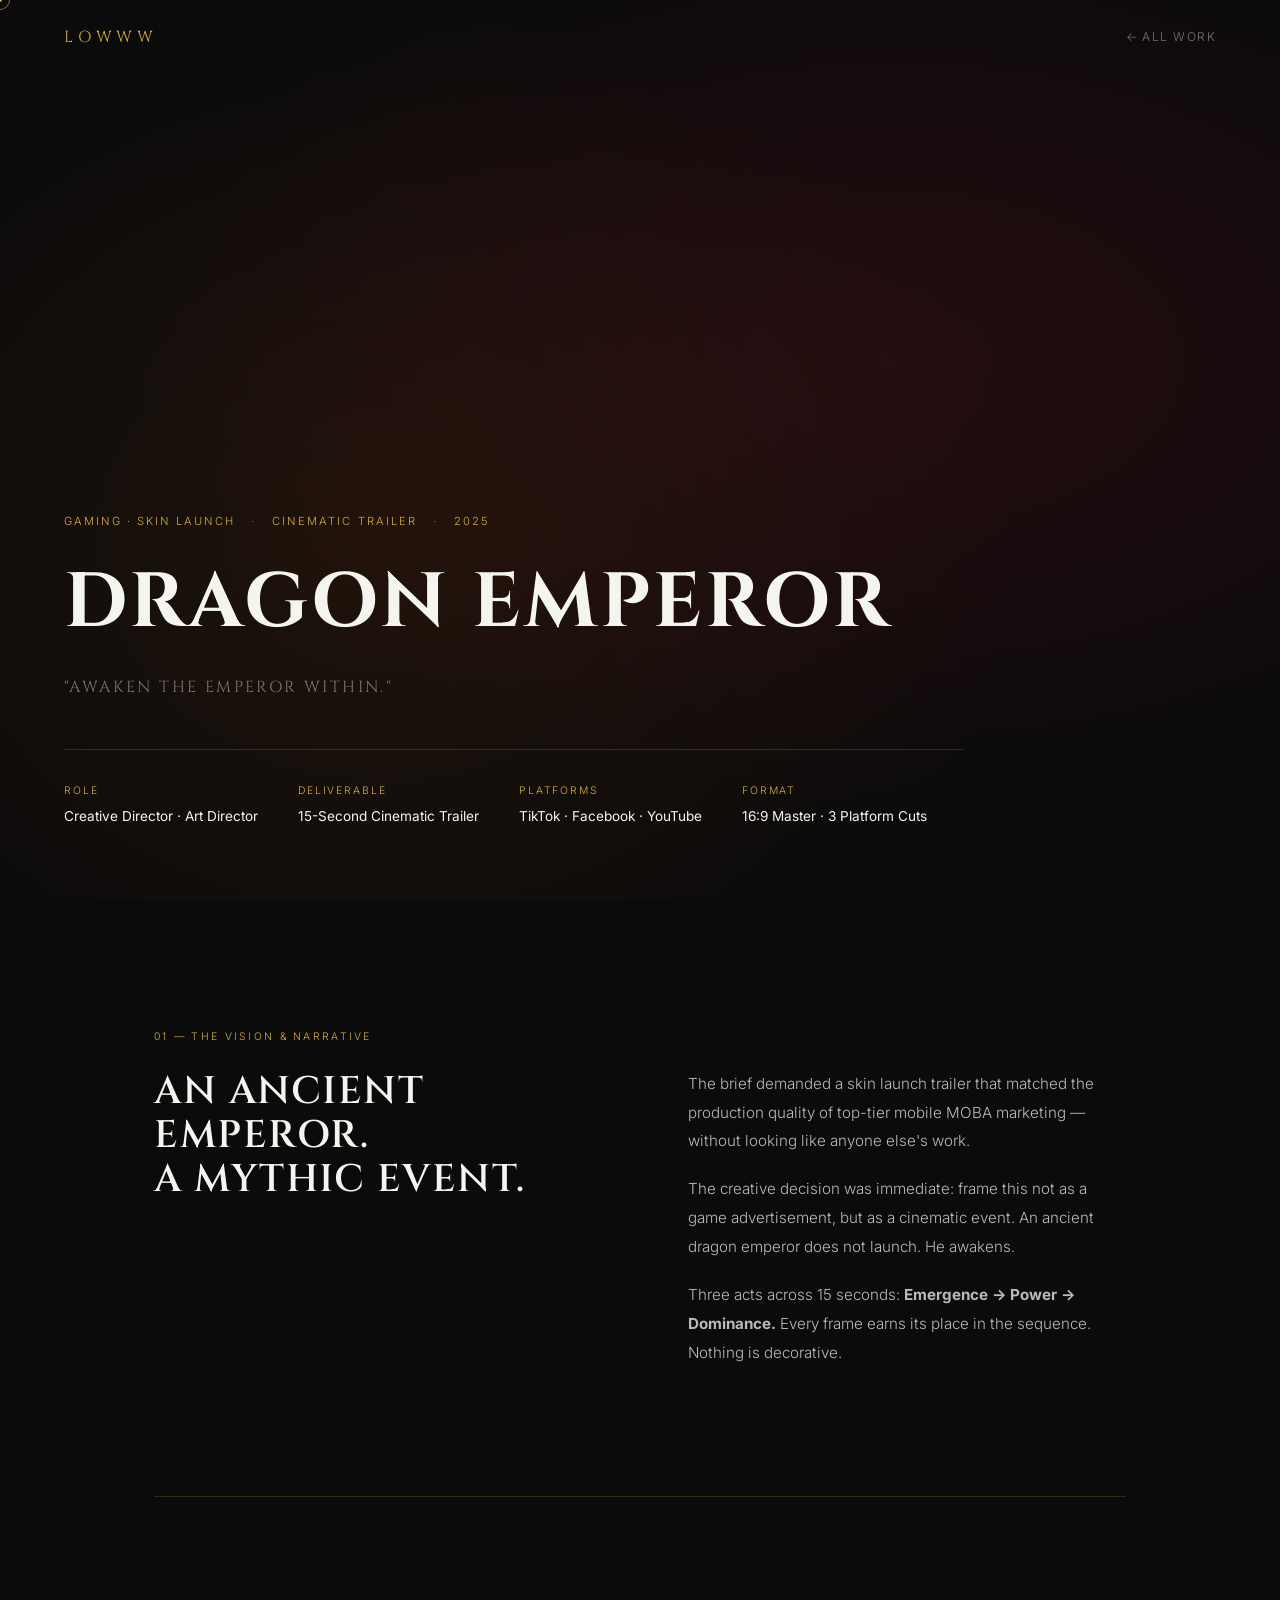
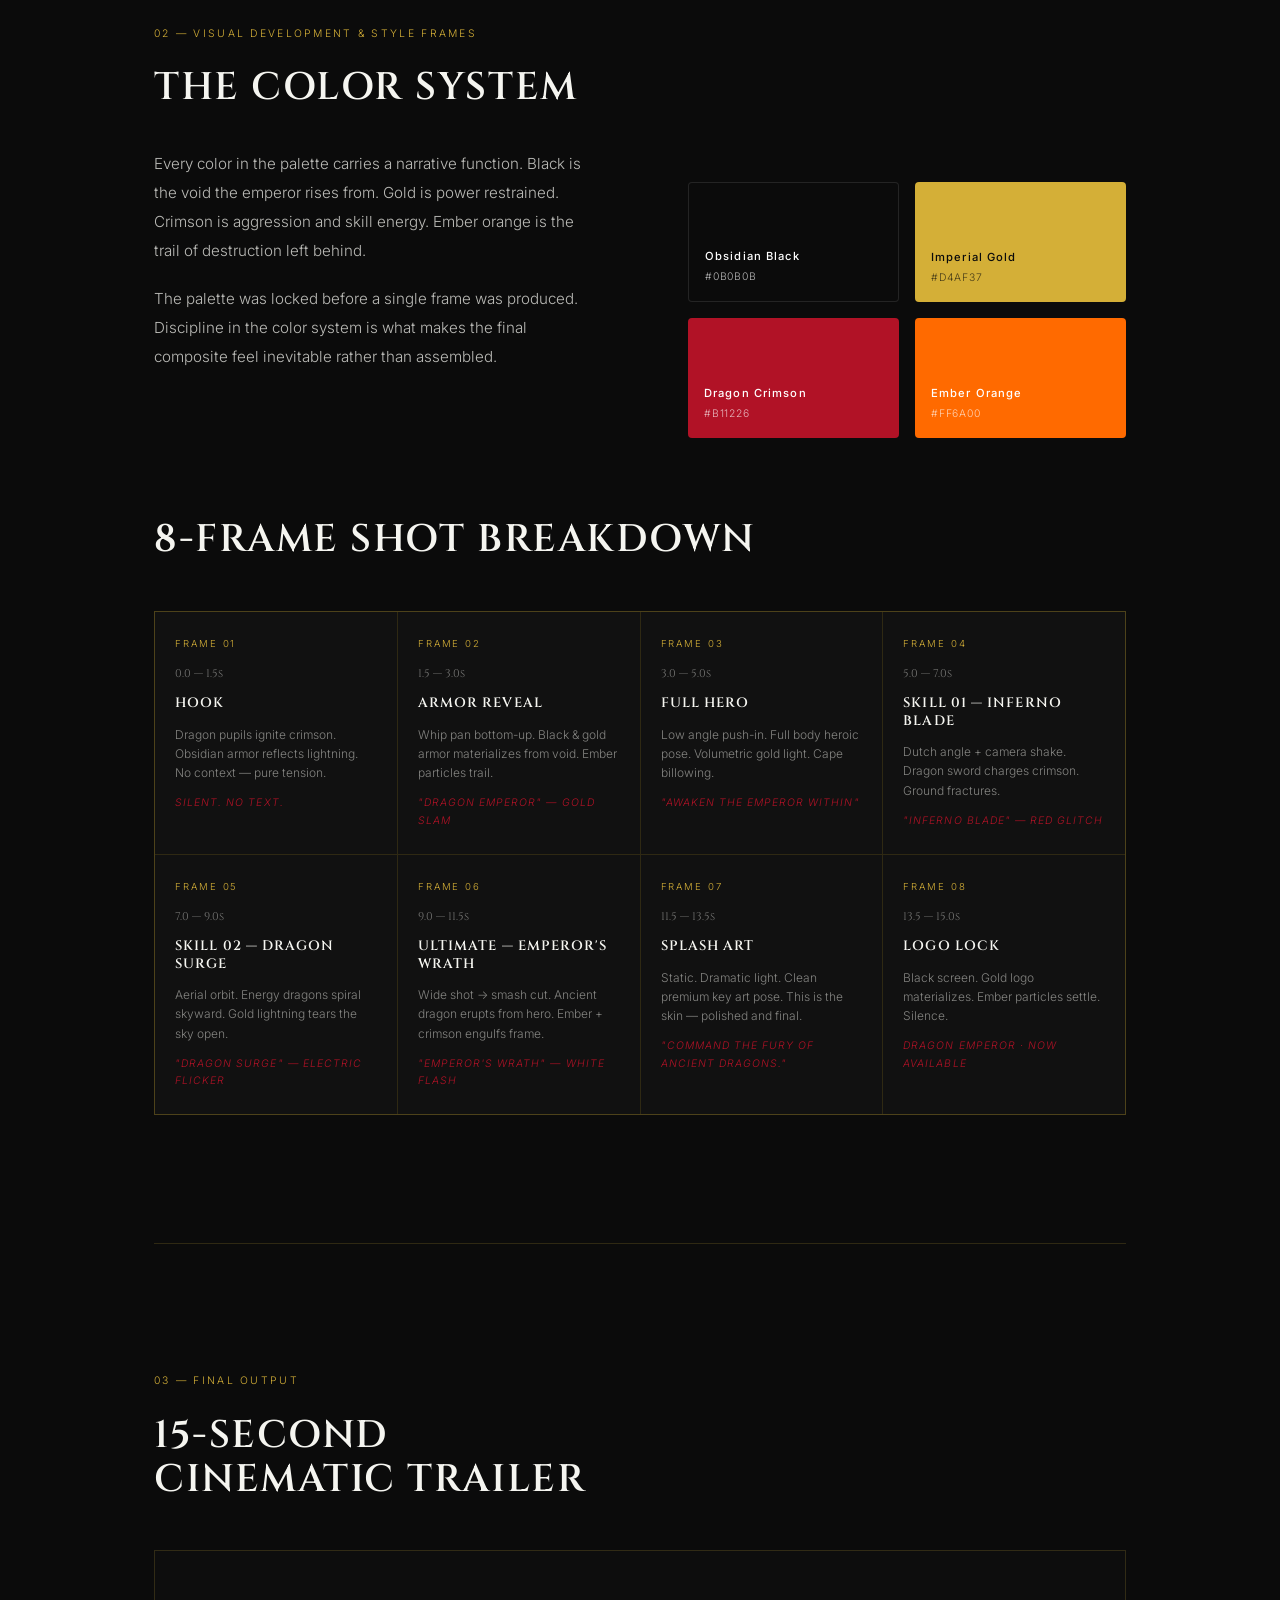
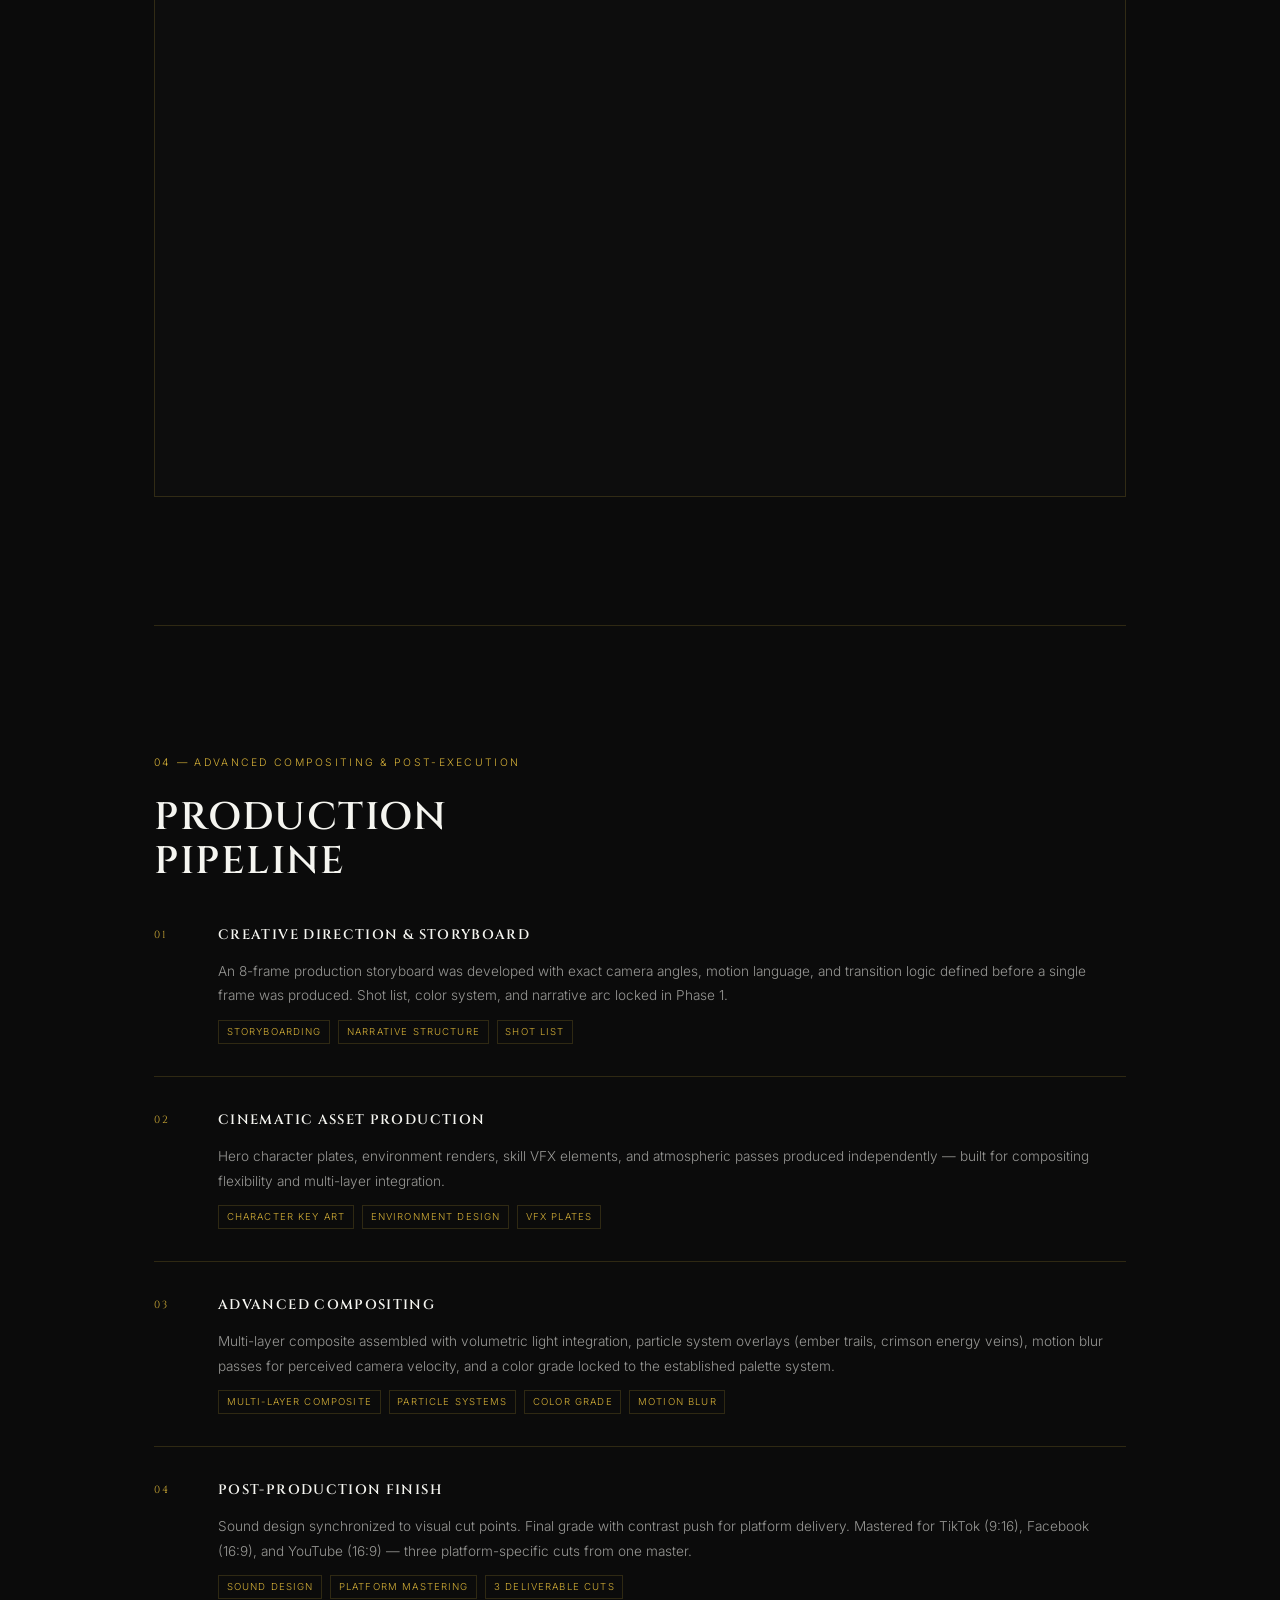
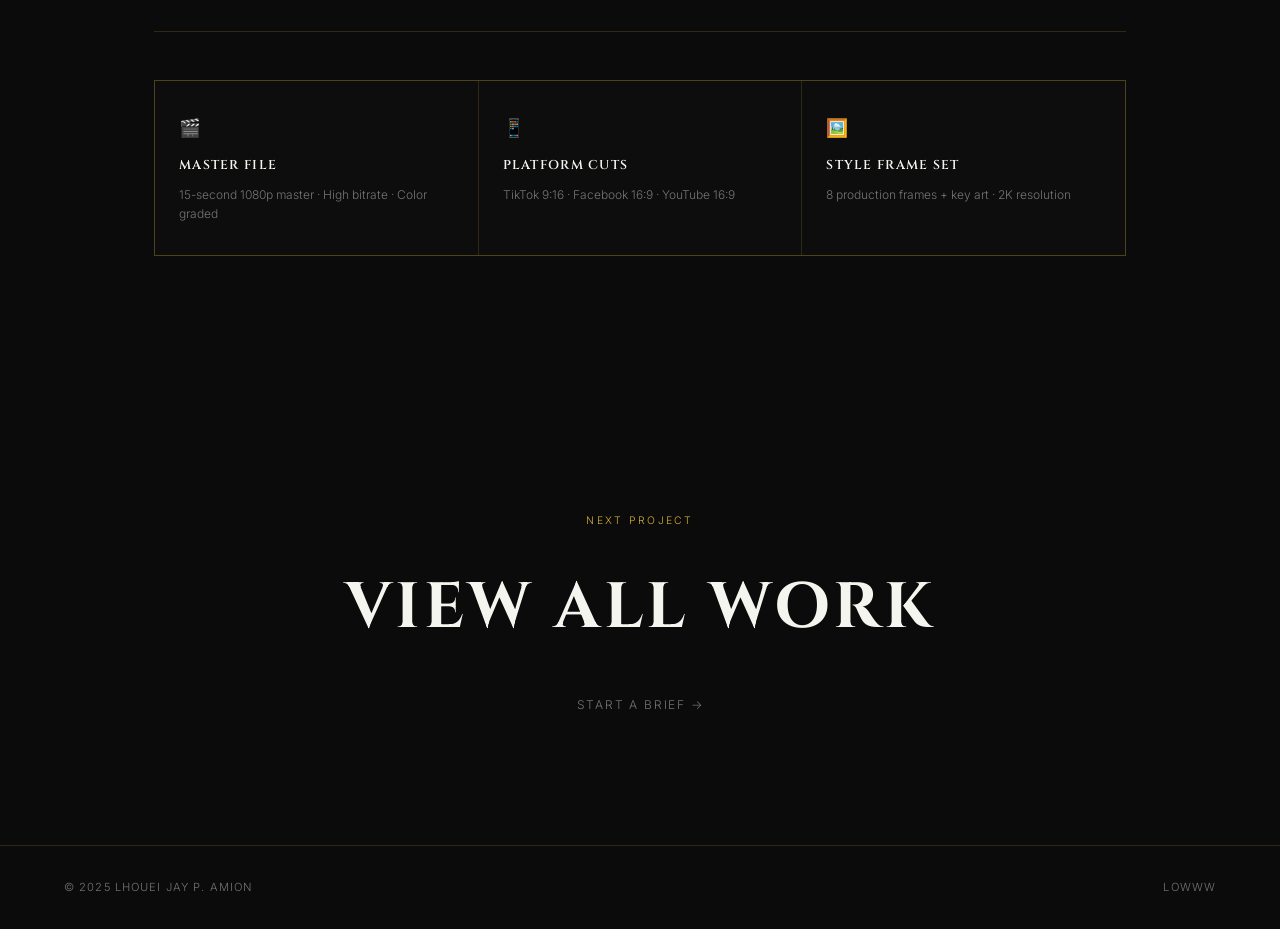
==== commit 895a9d4c: "Update dragon-emperor.html" ====
--- a/dragon-emperor.html
+++ b/dragon-emperor.html
@@ -777,7 +777,7 @@
   <script>
     // Auto-fill video with your generated Higgsfield video
     // Replace the URL below with your actual video URL from Higgsfield
-    const TRAILER_URL = ""; // e.g. "https://d8j0ntlcm91z4.cloudfront.net/.../your-video.mp4"
+   const TRAILER_URL = "https://d8j0ntlcm91z4.cloudfront.net/...your-video-url...mp4";
 
     if (TRAILER_URL) {
       const wrapper = document.querySelector('.video-wrapper');
